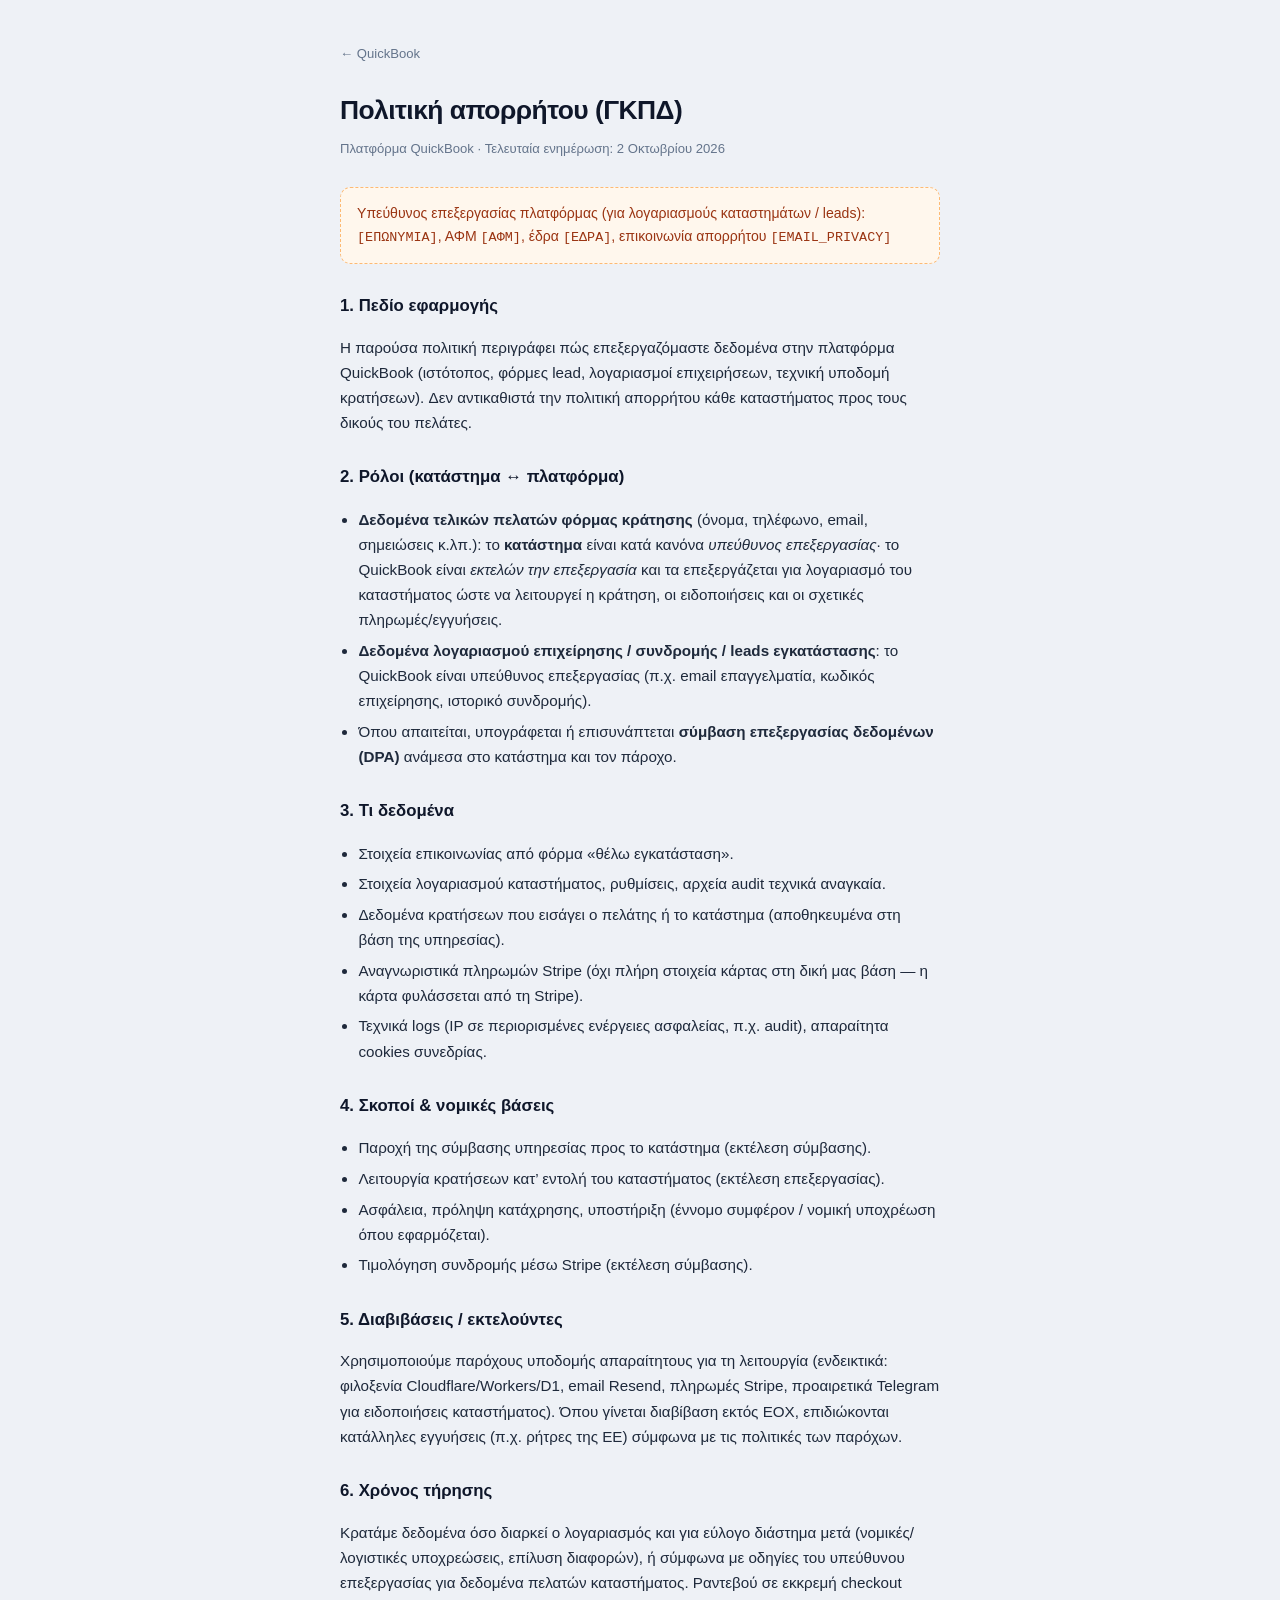
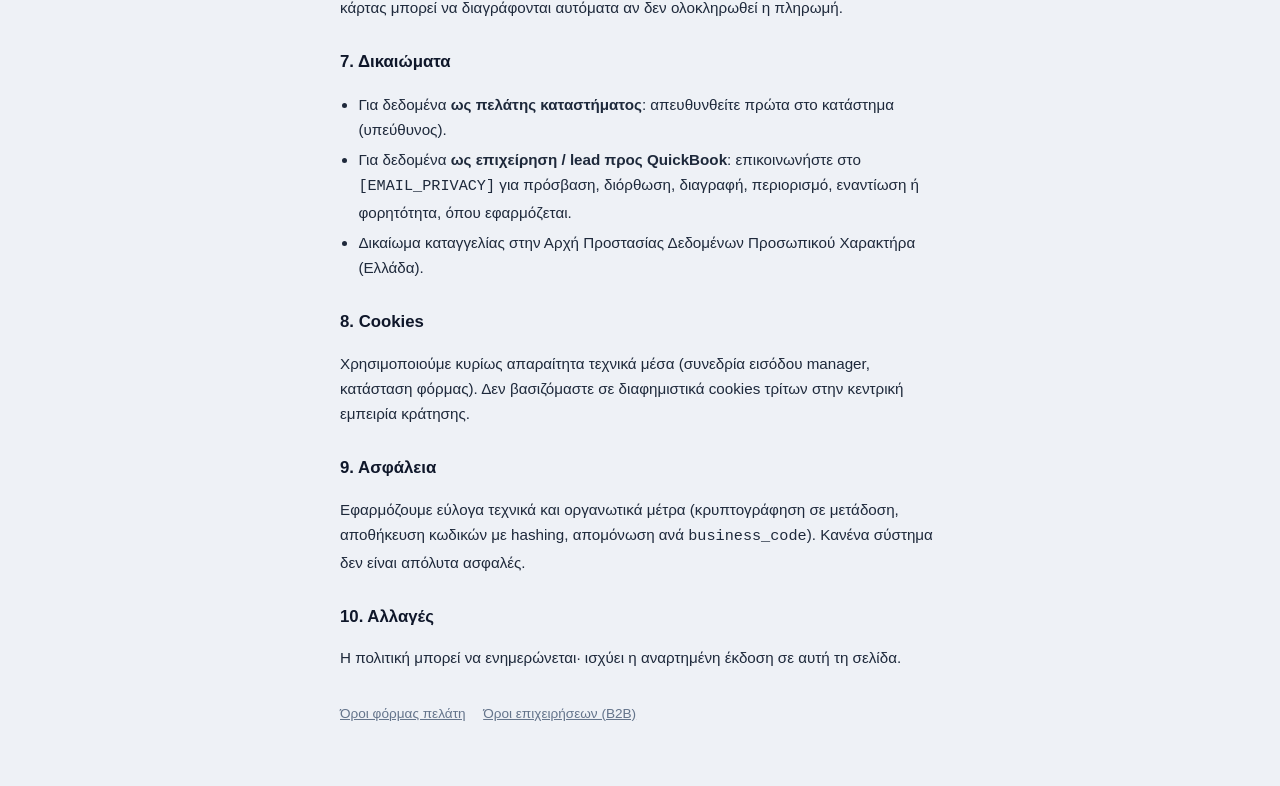
==== aporrito.html @ d973fede "Create aporrito.html" ====
<!DOCTYPE html>
<html lang="el">
<head>
  <meta charset="UTF-8">
  <meta name="viewport" content="width=device-width, initial-scale=1.0">
  <meta http-equiv="Content-Security-Policy" content="default-src 'self'; base-uri 'self'; object-src 'none'; frame-ancestors 'none'; script-src 'none'; style-src 'self' 'unsafe-inline' https://fonts.googleapis.com; font-src https://fonts.gstatic.com data:; img-src 'self' data:">
  <title>Πολιτική απορρήτου — QuickBook</title>
  <link rel="preconnect" href="https://fonts.googleapis.com">
  <link rel="preconnect" href="https://fonts.gstatic.com" crossorigin>
  <link href="https://fonts.googleapis.com/css2?family=IBM+Plex+Sans:ital,wght@0,400;0,500;0,600;0,700&display=swap" rel="stylesheet">
  <style>
    :root {
      --body-font: "IBM Plex Sans", "Noto Sans", sans-serif;
      --bg: #eef1f6;
      --text: #0f172a;
      --muted: #64748b;
    }
    * { box-sizing: border-box; }
    body { margin: 0; min-height: 100vh; font-family: var(--body-font); background: var(--bg); color: var(--text); line-height: 1.65; }
    main { max-width: 40rem; margin: 0 auto; padding: 2.5rem 1.25rem 4rem; }
    h1 { margin: 0 0 0.35rem; font-size: 1.65rem; letter-spacing: -0.02em; }
    .meta { margin: 0 0 1.75rem; font-size: 0.82rem; color: var(--muted); }
    h2 { margin: 1.75rem 0 0.5rem; font-size: 1.05rem; }
    p, li { font-size: 0.95rem; color: #1e293b; }
    ul { padding-left: 1.15rem; }
    li { margin: 0.35rem 0; }
    a { color: inherit; }
    .back { display: inline-block; margin-bottom: 1.5rem; font-size: 0.82rem; color: var(--muted); text-decoration: none; }
    .back:hover { text-decoration: underline; }
    .fill { background: #fff7ed; border: 1px dashed #fdba74; border-radius: 0.65rem; padding: 0.85rem 1rem; font-size: 0.88rem; color: #9a3412; }
    .fill code { font-family: ui-monospace, monospace; font-size: 0.84rem; }
    .nav-legal { display: flex; flex-wrap: wrap; gap: 0.75rem 1.1rem; margin: 2rem 0 0; font-size: 0.85rem; color: var(--muted); }
  </style>
</head>
<body>
  <main>
    <a class="back" href="index.html">← QuickBook</a>
    <h1>Πολιτική απορρήτου (ΓΚΠΔ)</h1>
    <p class="meta">Πλατφόρμα QuickBook · Τελευταία ενημέρωση: 2 Οκτωβρίου 2026</p>

    <p class="fill">
      Υπεύθυνος επεξεργασίας πλατφόρμας (για λογαριασμούς καταστημάτων / leads):<br>
      <code>[ΕΠΩΝΥΜΙΑ]</code>, ΑΦΜ <code>[ΑΦΜ]</code>, έδρα <code>[ΕΔΡΑ]</code>, επικοινωνία απορρήτου <code>[EMAIL_PRIVACY]</code>
    </p>

    <h2>1. Πεδίο εφαρμογής</h2>
    <p>Η παρούσα πολιτική περιγράφει πώς επεξεργαζόμαστε δεδομένα στην πλατφόρμα QuickBook (ιστότοπος, φόρμες lead, λογαριασμοί επιχειρήσεων, τεχνική υποδομή κρατήσεων). Δεν αντικαθιστά την πολιτική απορρήτου κάθε καταστήματος προς τους δικούς του πελάτες.</p>

    <h2>2. Ρόλοι (κατάστημα ↔ πλατφόρμα)</h2>
    <ul>
      <li><strong>Δεδομένα τελικών πελατών φόρμας κράτησης</strong> (όνομα, τηλέφωνο, email, σημειώσεις κ.λπ.): το <strong>κατάστημα</strong> είναι κατά κανόνα <em>υπεύθυνος επεξεργασίας</em>· το QuickBook είναι <em>εκτελών την επεξεργασία</em> και τα επεξεργάζεται για λογαριασμό του καταστήματος ώστε να λειτουργεί η κράτηση, οι ειδοποιήσεις και οι σχετικές πληρωμές/εγγυήσεις.</li>
      <li><strong>Δεδομένα λογαριασμού επιχείρησης / συνδρομής / leads εγκατάστασης</strong>: το QuickBook είναι υπεύθυνος επεξεργασίας (π.χ. email επαγγελματία, κωδικός επιχείρησης, ιστορικό συνδρομής).</li>
      <li>Όπου απαιτείται, υπογράφεται ή επισυνάπτεται <strong>σύμβαση επεξεργασίας δεδομένων (DPA)</strong> ανάμεσα στο κατάστημα και τον πάροχο.</li>
    </ul>

    <h2>3. Τι δεδομένα</h2>
    <ul>
      <li>Στοιχεία επικοινωνίας από φόρμα «θέλω εγκατάσταση».</li>
      <li>Στοιχεία λογαριασμού καταστήματος, ρυθμίσεις, αρχεία audit τεχνικά αναγκαία.</li>
      <li>Δεδομένα κρατήσεων που εισάγει ο πελάτης ή το κατάστημα (αποθηκευμένα στη βάση της υπηρεσίας).</li>
      <li>Αναγνωριστικά πληρωμών Stripe (όχι πλήρη στοιχεία κάρτας στη δική μας βάση — η κάρτα φυλάσσεται από τη Stripe).</li>
      <li>Τεχνικά logs (IP σε περιορισμένες ενέργειες ασφαλείας, π.χ. audit), απαραίτητα cookies συνεδρίας.</li>
    </ul>

    <h2>4. Σκοποί &amp; νομικές βάσεις</h2>
    <ul>
      <li>Παροχή της σύμβασης υπηρεσίας προς το κατάστημα (εκτέλεση σύμβασης).</li>
      <li>Λειτουργία κρατήσεων κατ’ εντολή του καταστήματος (εκτέλεση επεξεργασίας).</li>
      <li>Ασφάλεια, πρόληψη κατάχρησης, υποστήριξη (έννομο συμφέρον / νομική υποχρέωση όπου εφαρμόζεται).</li>
      <li>Τιμολόγηση συνδρομής μέσω Stripe (εκτέλεση σύμβασης).</li>
    </ul>

    <h2>5. Διαβιβάσεις / εκτελούντες</h2>
    <p>Χρησιμοποιούμε παρόχους υποδομής απαραίτητους για τη λειτουργία (ενδεικτικά: φιλοξενία Cloudflare/Workers/D1, email Resend, πληρωμές Stripe, προαιρετικά Telegram για ειδοποιήσεις καταστήματος). Όπου γίνεται διαβίβαση εκτός ΕΟΧ, επιδιώκονται κατάλληλες εγγυήσεις (π.χ. ρήτρες της ΕΕ) σύμφωνα με τις πολιτικές των παρόχων.</p>

    <h2>6. Χρόνος τήρησης</h2>
    <p>Κρατάμε δεδομένα όσο διαρκεί ο λογαριασμός και για εύλογο διάστημα μετά (νομικές/λογιστικές υποχρεώσεις, επίλυση διαφορών), ή σύμφωνα με οδηγίες του υπεύθυνου επεξεργασίας για δεδομένα πελατών καταστήματος. Ραντεβού σε εκκρεμή checkout κάρτας μπορεί να διαγράφονται αυτόματα αν δεν ολοκληρωθεί η πληρωμή.</p>

    <h2>7. Δικαιώματα</h2>
    <ul>
      <li>Για δεδομένα <strong>ως πελάτης καταστήματος</strong>: απευθυνθείτε πρώτα στο κατάστημα (υπεύθυνος).</li>
      <li>Για δεδομένα <strong>ως επιχείρηση / lead προς QuickBook</strong>: επικοινωνήστε στο <code>[EMAIL_PRIVACY]</code> για πρόσβαση, διόρθωση, διαγραφή, περιορισμό, εναντίωση ή φορητότητα, όπου εφαρμόζεται.</li>
      <li>Δικαίωμα καταγγελίας στην Αρχή Προστασίας Δεδομένων Προσωπικού Χαρακτήρα (Ελλάδα).</li>
    </ul>

    <h2>8. Cookies</h2>
    <p>Χρησιμοποιούμε κυρίως απαραίτητα τεχνικά μέσα (συνεδρία εισόδου manager, κατάσταση φόρμας). Δεν βασιζόμαστε σε διαφημιστικά cookies τρίτων στην κεντρική εμπειρία κράτησης.</p>

    <h2>9. Ασφάλεια</h2>
    <p>Εφαρμόζουμε εύλογα τεχνικά και οργανωτικά μέτρα (κρυπτογράφηση σε μετάδοση, αποθήκευση κωδικών με hashing, απομόνωση ανά <code>business_code</code>). Κανένα σύστημα δεν είναι απόλυτα ασφαλές.</p>

    <h2>10. Αλλαγές</h2>
    <p>Η πολιτική μπορεί να ενημερώνεται· ισχύει η αναρτημένη έκδοση σε αυτή τη σελίδα.</p>

    <nav class="nav-legal" aria-label="Νομικά">
      <a href="oroi.html">Όροι φόρμας πελάτη</a>
      <a href="oroi-epicheiriseis.html">Όροι επιχειρήσεων (B2B)</a>
    </nav>
  </main>
</body>
</html>
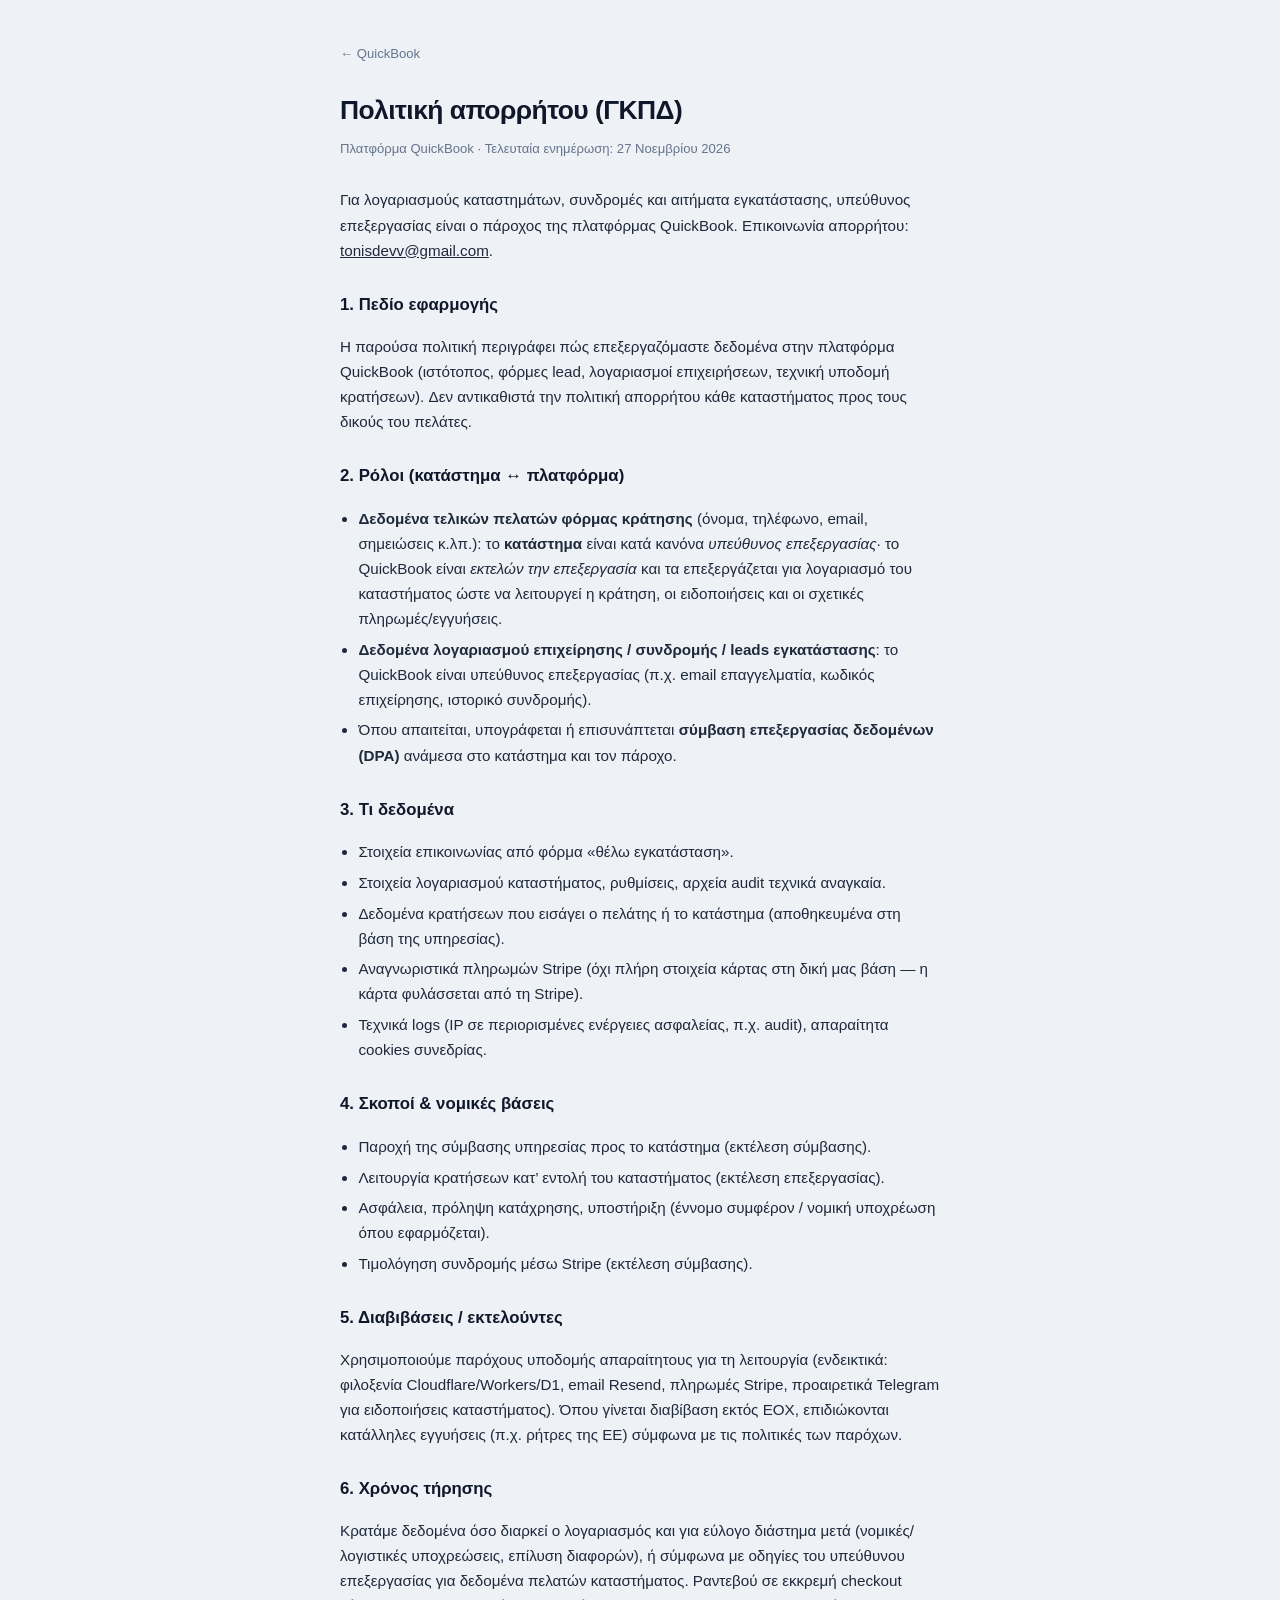
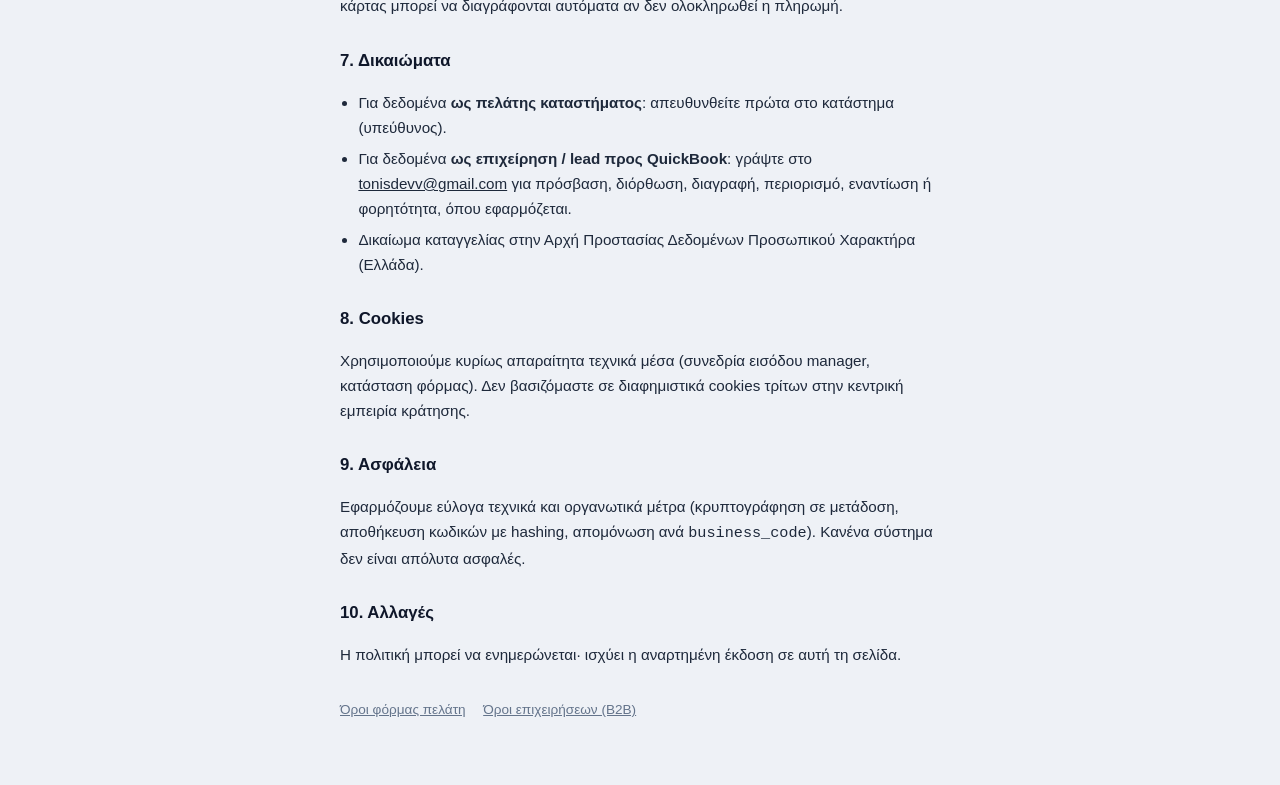
==== commit b650fb13: "Update QuickBook Pages" ====
--- a/aporrito.html
+++ b/aporrito.html
@@ -27,8 +27,6 @@
     a { color: inherit; }
     .back { display: inline-block; margin-bottom: 1.5rem; font-size: 0.82rem; color: var(--muted); text-decoration: none; }
     .back:hover { text-decoration: underline; }
-    .fill { background: #fff7ed; border: 1px dashed #fdba74; border-radius: 0.65rem; padding: 0.85rem 1rem; font-size: 0.88rem; color: #9a3412; }
-    .fill code { font-family: ui-monospace, monospace; font-size: 0.84rem; }
     .nav-legal { display: flex; flex-wrap: wrap; gap: 0.75rem 1.1rem; margin: 2rem 0 0; font-size: 0.85rem; color: var(--muted); }
   </style>
 </head>
@@ -36,12 +34,9 @@
   <main>
     <a class="back" href="index.html">← QuickBook</a>
     <h1>Πολιτική απορρήτου (ΓΚΠΔ)</h1>
-    <p class="meta">Πλατφόρμα QuickBook · Τελευταία ενημέρωση: 2 Οκτωβρίου 2026</p>
+    <p class="meta">Πλατφόρμα QuickBook · Τελευταία ενημέρωση: 27 Νοεμβρίου 2026</p>
 
-    <p class="fill">
-      Υπεύθυνος επεξεργασίας πλατφόρμας (για λογαριασμούς καταστημάτων / leads):<br>
-      <code>[ΕΠΩΝΥΜΙΑ]</code>, ΑΦΜ <code>[ΑΦΜ]</code>, έδρα <code>[ΕΔΡΑ]</code>, επικοινωνία απορρήτου <code>[EMAIL_PRIVACY]</code>
-    </p>
+    <p>Για λογαριασμούς καταστημάτων, συνδρομές και αιτήματα εγκατάστασης, υπεύθυνος επεξεργασίας είναι ο πάροχος της πλατφόρμας QuickBook. Επικοινωνία απορρήτου: <a href="mailto:tonisdevv@gmail.com">tonisdevv@gmail.com</a>.</p>
 
     <h2>1. Πεδίο εφαρμογής</h2>
     <p>Η παρούσα πολιτική περιγράφει πώς επεξεργαζόμαστε δεδομένα στην πλατφόρμα QuickBook (ιστότοπος, φόρμες lead, λογαριασμοί επιχειρήσεων, τεχνική υποδομή κρατήσεων). Δεν αντικαθιστά την πολιτική απορρήτου κάθε καταστήματος προς τους δικούς του πελάτες.</p>
@@ -79,7 +74,7 @@
     <h2>7. Δικαιώματα</h2>
     <ul>
       <li>Για δεδομένα <strong>ως πελάτης καταστήματος</strong>: απευθυνθείτε πρώτα στο κατάστημα (υπεύθυνος).</li>
-      <li>Για δεδομένα <strong>ως επιχείρηση / lead προς QuickBook</strong>: επικοινωνήστε στο <code>[EMAIL_PRIVACY]</code> για πρόσβαση, διόρθωση, διαγραφή, περιορισμό, εναντίωση ή φορητότητα, όπου εφαρμόζεται.</li>
+      <li>Για δεδομένα <strong>ως επιχείρηση / lead προς QuickBook</strong>: γράψτε στο <a href="mailto:tonisdevv@gmail.com">tonisdevv@gmail.com</a> για πρόσβαση, διόρθωση, διαγραφή, περιορισμό, εναντίωση ή φορητότητα, όπου εφαρμόζεται.</li>
       <li>Δικαίωμα καταγγελίας στην Αρχή Προστασίας Δεδομένων Προσωπικού Χαρακτήρα (Ελλάδα).</li>
     </ul>
 
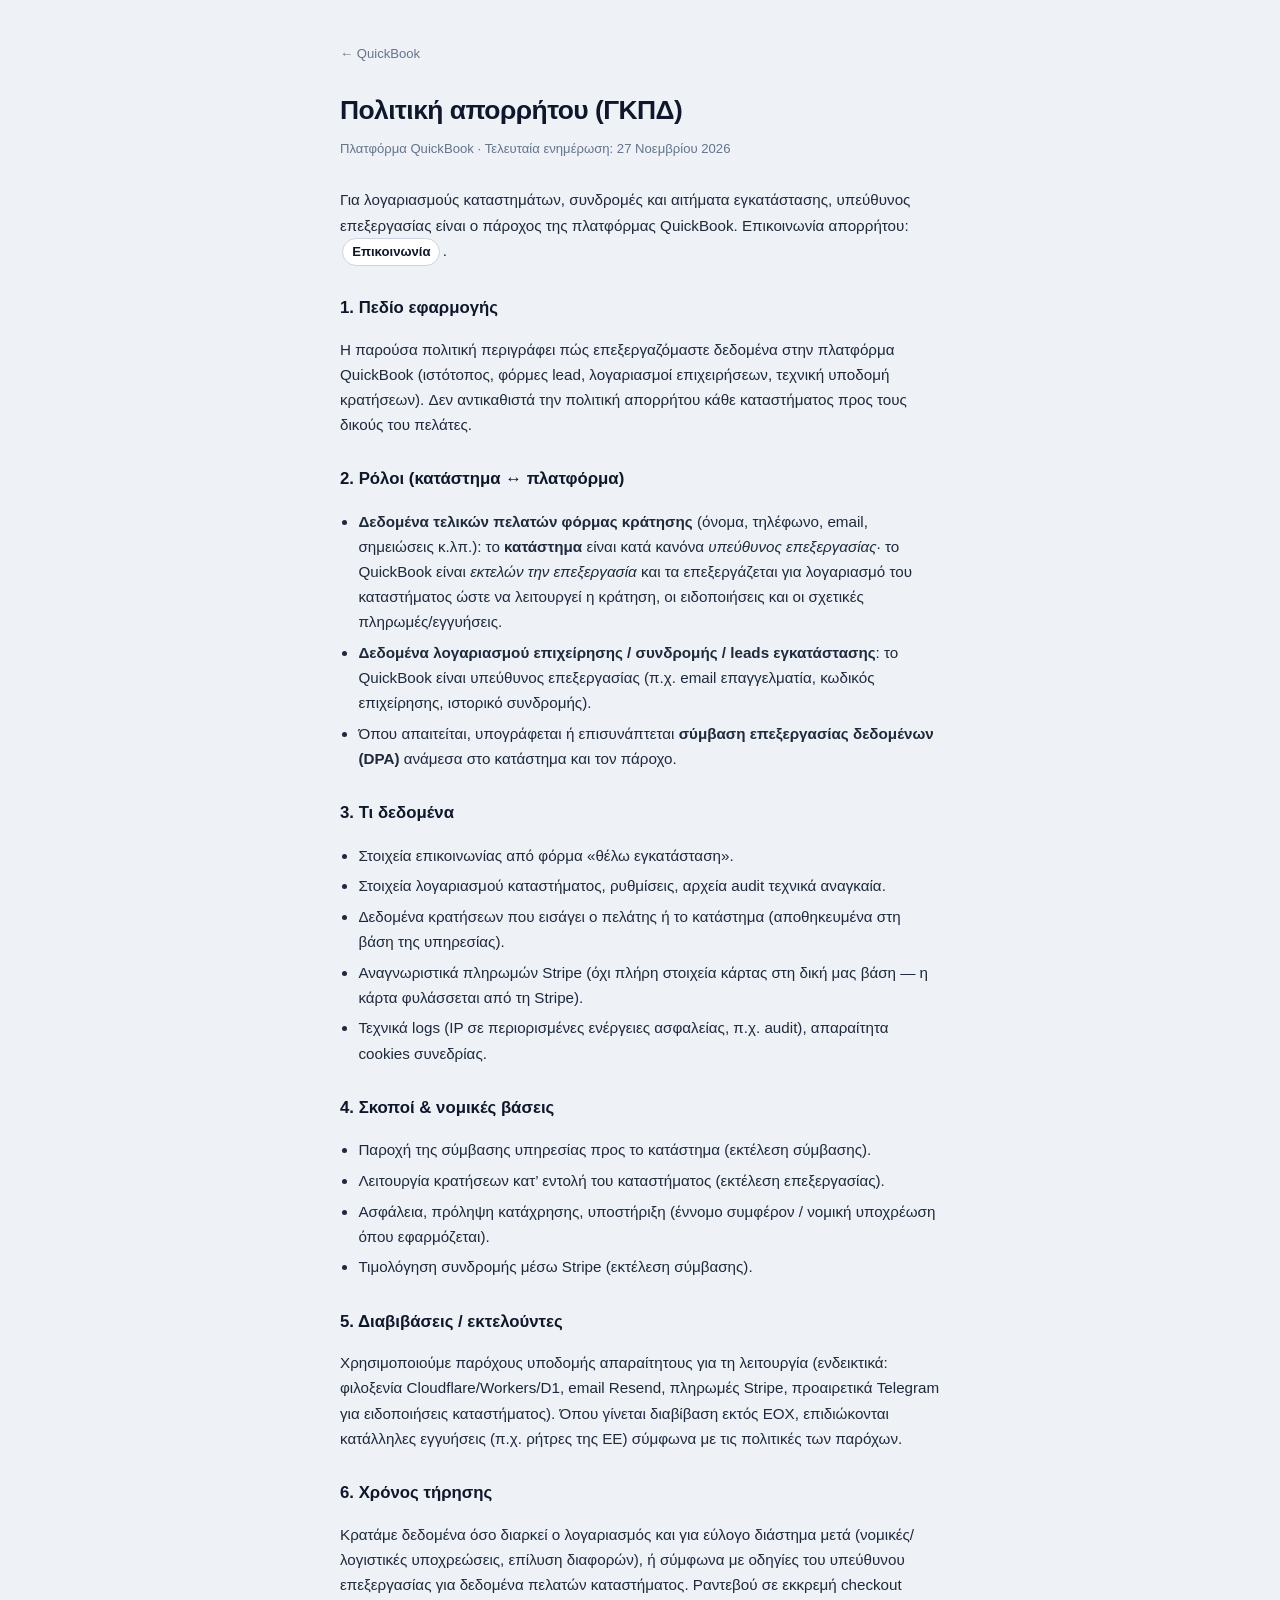
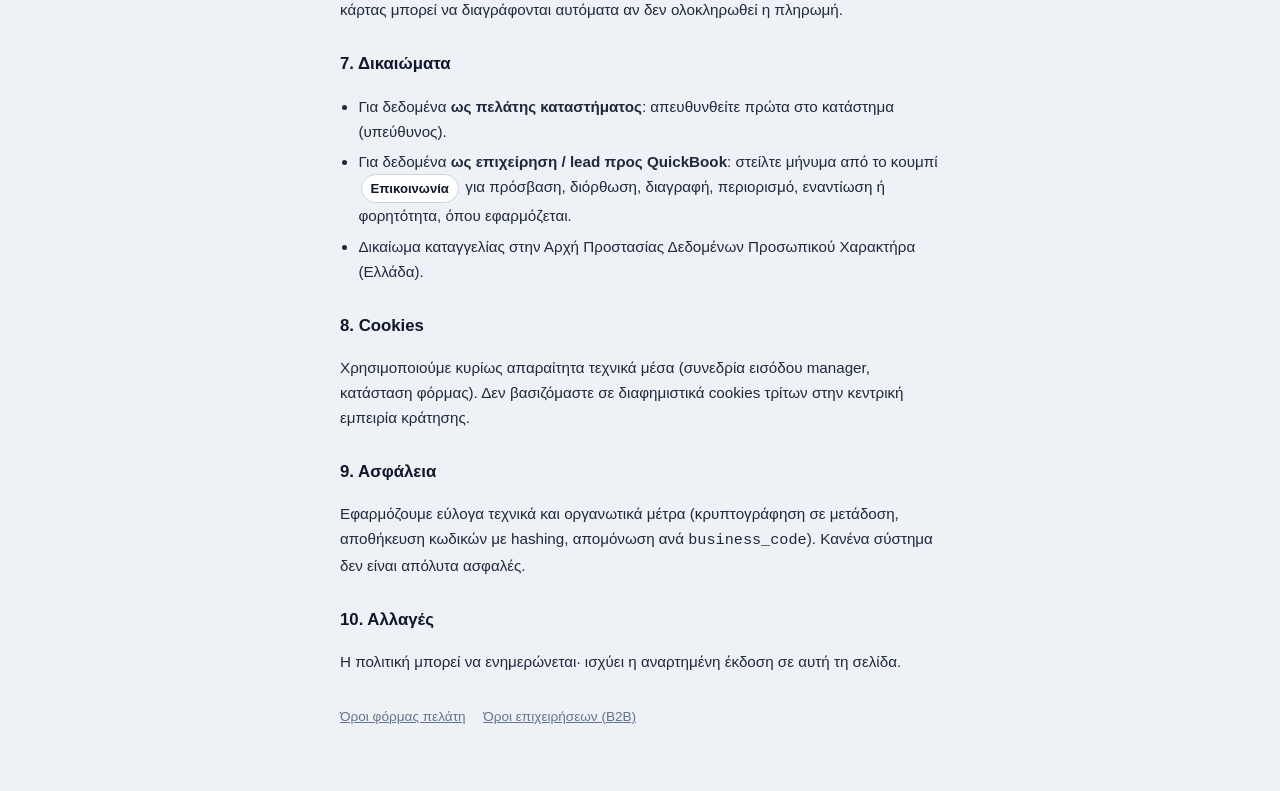
==== commit 755a609d: "Update QuickBook Pages" ====
--- a/aporrito.html
+++ b/aporrito.html
@@ -3,7 +3,7 @@
 <head>
   <meta charset="UTF-8">
   <meta name="viewport" content="width=device-width, initial-scale=1.0">
-  <meta http-equiv="Content-Security-Policy" content="default-src 'self'; base-uri 'self'; object-src 'none'; frame-ancestors 'none'; script-src 'none'; style-src 'self' 'unsafe-inline' https://fonts.googleapis.com; font-src https://fonts.gstatic.com data:; img-src 'self' data:">
+  <meta http-equiv="Content-Security-Policy" content="default-src 'self'; base-uri 'self'; object-src 'none'; frame-ancestors 'none'; script-src 'self'; style-src 'self' 'unsafe-inline' https://fonts.googleapis.com; font-src https://fonts.gstatic.com data:; img-src 'self' data:; connect-src 'self' https://corporate-bookings.tonisdevv.workers.dev">
   <title>Πολιτική απορρήτου — QuickBook</title>
   <link rel="preconnect" href="https://fonts.googleapis.com">
   <link rel="preconnect" href="https://fonts.gstatic.com" crossorigin>
@@ -28,6 +28,19 @@
     .back { display: inline-block; margin-bottom: 1.5rem; font-size: 0.82rem; color: var(--muted); text-decoration: none; }
     .back:hover { text-decoration: underline; }
     .nav-legal { display: flex; flex-wrap: wrap; gap: 0.75rem 1.1rem; margin: 2rem 0 0; font-size: 0.85rem; color: var(--muted); }
+    .legal-open { margin: 0 0.15rem; padding: 0.15rem 0.55rem; border: 1px solid #cbd5e1; border-radius: 999px; background: #fff; color: #0f172a; font: inherit; font-size: 0.82rem; font-weight: 650; cursor: pointer; }
+    .legal-open:hover { border-color: #4f46e5; color: #4f46e5; }
+    .legal-contact { display: flex; flex-direction: column; gap: 0.7rem; margin: 1.25rem 0 0; padding: 1rem; border: 1px solid #e2e8f0; border-radius: 0.9rem; background: #fff; }
+    .legal-contact[hidden] { display: none; }
+    .legal-contact-title { margin: 0; font-size: 0.95rem; font-weight: 700; }
+    .legal-contact label { display: flex; flex-direction: column; gap: 0.3rem; font-size: 0.82rem; font-weight: 650; }
+    .legal-contact input, .legal-contact textarea { width: 100%; padding: 0.55rem 0.7rem; border: 1px solid #e2e8f0; border-radius: 0.6rem; font: inherit; font-weight: 450; }
+    .legal-contact button[type="submit"] { align-self: flex-start; padding: 0.5rem 0.9rem; border: 0; border-radius: 0.65rem; background: #0f172a; color: #fff; font: inherit; font-size: 0.88rem; font-weight: 650; cursor: pointer; }
+    .legal-contact button[type="submit"]:disabled { opacity: 0.6; cursor: wait; }
+    .legal-honey { position: absolute; left: -9999px; height: 0; overflow: hidden; }
+    .legal-status { min-height: 1.2rem; margin: 0; font-size: 0.88rem; }
+    .legal-status.is-ok { color: #166534; }
+    .legal-status.is-err { color: #991b1b; }
   </style>
 </head>
 <body>
@@ -36,7 +49,7 @@
     <h1>Πολιτική απορρήτου (ΓΚΠΔ)</h1>
     <p class="meta">Πλατφόρμα QuickBook · Τελευταία ενημέρωση: 27 Νοεμβρίου 2026</p>
 
-    <p>Για λογαριασμούς καταστημάτων, συνδρομές και αιτήματα εγκατάστασης, υπεύθυνος επεξεργασίας είναι ο πάροχος της πλατφόρμας QuickBook. Επικοινωνία απορρήτου: <a href="mailto:tonisdevv@gmail.com">tonisdevv@gmail.com</a>.</p>
+    <p>Για λογαριασμούς καταστημάτων, συνδρομές και αιτήματα εγκατάστασης, υπεύθυνος επεξεργασίας είναι ο πάροχος της πλατφόρμας QuickBook. Επικοινωνία απορρήτου: <button type="button" class="legal-open" data-legal-open="Απόρρητο">Επικοινωνία</button>.</p>
 
     <h2>1. Πεδίο εφαρμογής</h2>
     <p>Η παρούσα πολιτική περιγράφει πώς επεξεργαζόμαστε δεδομένα στην πλατφόρμα QuickBook (ιστότοπος, φόρμες lead, λογαριασμοί επιχειρήσεων, τεχνική υποδομή κρατήσεων). Δεν αντικαθιστά την πολιτική απορρήτου κάθε καταστήματος προς τους δικούς του πελάτες.</p>
@@ -74,7 +87,7 @@
     <h2>7. Δικαιώματα</h2>
     <ul>
       <li>Για δεδομένα <strong>ως πελάτης καταστήματος</strong>: απευθυνθείτε πρώτα στο κατάστημα (υπεύθυνος).</li>
-      <li>Για δεδομένα <strong>ως επιχείρηση / lead προς QuickBook</strong>: γράψτε στο <a href="mailto:tonisdevv@gmail.com">tonisdevv@gmail.com</a> για πρόσβαση, διόρθωση, διαγραφή, περιορισμό, εναντίωση ή φορητότητα, όπου εφαρμόζεται.</li>
+      <li>Για δεδομένα <strong>ως επιχείρηση / lead προς QuickBook</strong>: στείλτε μήνυμα από το κουμπί <button type="button" class="legal-open" data-legal-open="Δικαιώματα">Επικοινωνία</button> για πρόσβαση, διόρθωση, διαγραφή, περιορισμό, εναντίωση ή φορητότητα, όπου εφαρμόζεται.</li>
       <li>Δικαίωμα καταγγελίας στην Αρχή Προστασίας Δεδομένων Προσωπικού Χαρακτήρα (Ελλάδα).</li>
     </ul>
 
@@ -87,10 +100,22 @@
     <h2>10. Αλλαγές</h2>
     <p>Η πολιτική μπορεί να ενημερώνεται· ισχύει η αναρτημένη έκδοση σε αυτή τη σελίδα.</p>
 
+    <form id="legalContact" class="legal-contact" hidden>
+      <p class="legal-contact-title" id="legalContactTitle">Επικοινωνία</p>
+      <p class="meta" style="margin:0;">Γράψε το email σου, για να απαντήσουμε εκεί. Το μήνυμα έρχεται στο Telegram του παρόχου.</p>
+      <div class="legal-honey" aria-hidden="true"><input type="text" name="website" tabindex="-1" autocomplete="off"></div>
+      <input type="hidden" name="page" value="Πολιτική απορρήτου">
+      <input type="hidden" name="topic" id="legalTopic" value="Απόρρητο">
+      <label>Email<input type="email" name="email" required maxlength="120" autocomplete="email"></label>
+      <label>Μήνυμα<textarea name="message" required maxlength="1000" rows="4"></textarea></label>
+      <button type="submit">Αποστολή</button>
+      <p class="legal-status" role="status"></p>
+    </form>
     <nav class="nav-legal" aria-label="Νομικά">
       <a href="oroi.html">Όροι φόρμας πελάτη</a>
       <a href="oroi-epicheiriseis.html">Όροι επιχειρήσεων (B2B)</a>
     </nav>
   </main>
+  <script src="legal-contact.js"></script>
 </body>
 </html>
